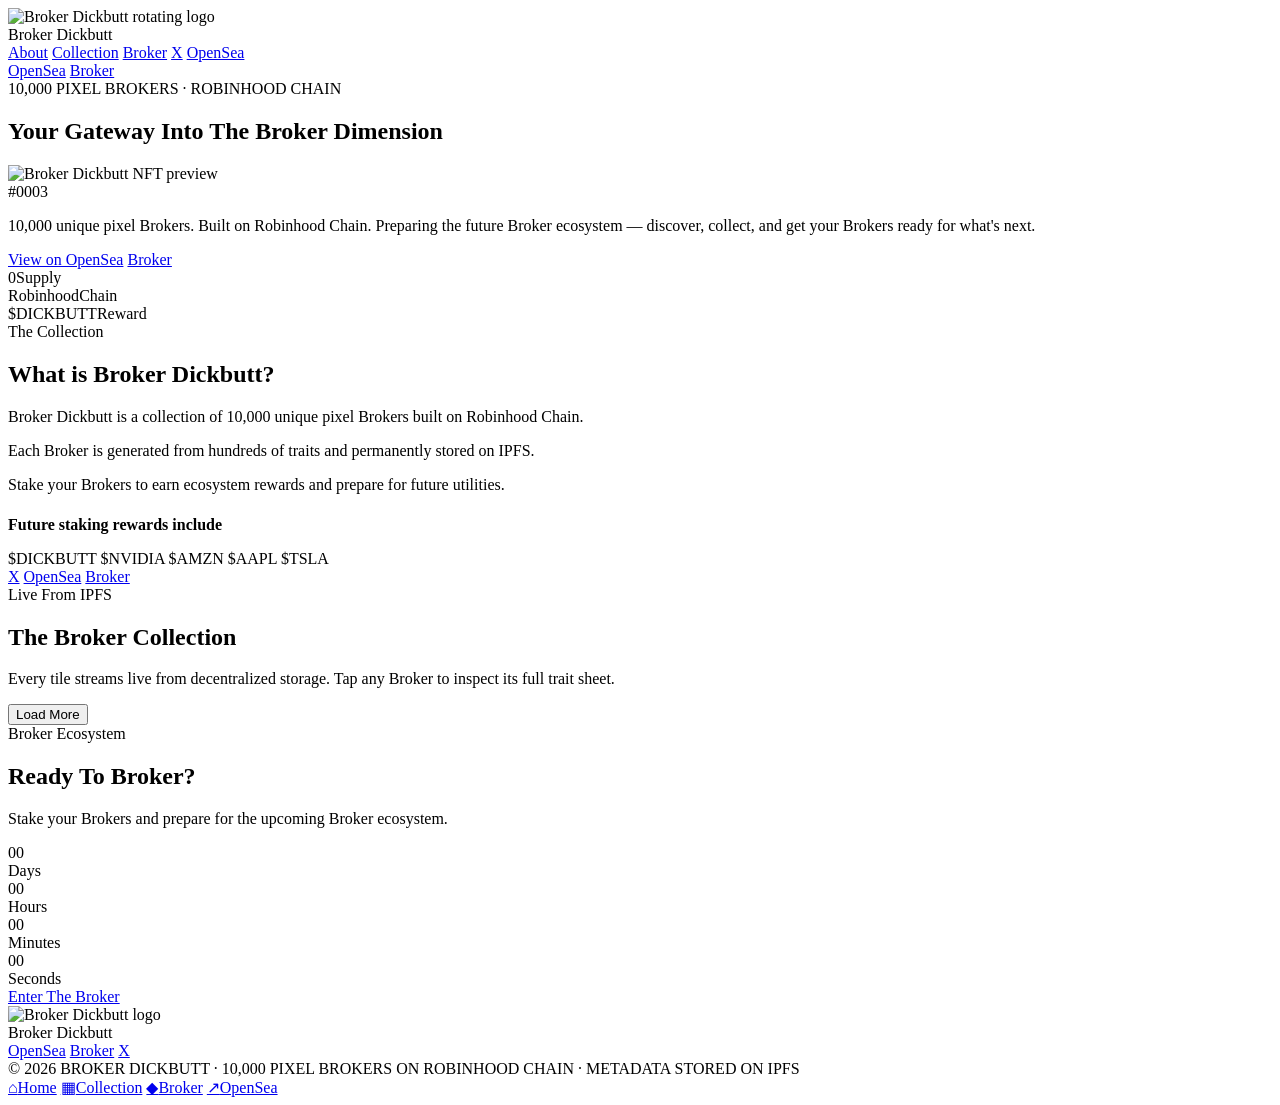
==== index.html @ bb1446b9 "Add initial index.html for Broker Dickbutt site This is the initial commit of the index.html file, w" ====
<!DOCTYPE html>
<html lang="en">
<head>
<meta charset="UTF-8">
<meta name="viewport" content="width=device-width, initial-scale=1, viewport-fit=cover, maximum-scale=1">
<title>Broker Dickbutt — Your Gateway Into the Broker Dimension</title>
<meta name="description" content="Broker Dickbutt: 10,000 unique pixel Brokers on Robinhood Chain. Discover, collect and stake your Brokers.">
<meta name="theme-color" content="#000000">
<link rel="icon" type="image/svg+xml" href="assets/favicon.svg">
<link rel="preconnect" href="https://fonts.googleapis.com">
<link rel="preconnect" href="https://fonts.gstatic.com" crossorigin>
<link rel="preload" as="style" href="https://fonts.googleapis.com/css2?family=Silkscreen:wght@400;700&family=Space+Grotesk:wght@400;500;600;700&family=JetBrains+Mono:wght@400;500&display=swap">
<link href="https://fonts.googleapis.com/css2?family=Silkscreen:wght@400;700&family=Space+Grotesk:wght@400;500;600;700&family=JetBrains+Mono:wght@400;500&display=swap" rel="stylesheet">
<link rel="stylesheet" href="styles.css">
</head>
<body class="page-enter">
<div class="scanlines"></div>

<header class="site">
  <nav>
    <div class="brand">
      <div class="brand-mark"><img id="logoImg" alt="Broker Dickbutt rotating logo"></div>
      <div class="brand-name">Broker Dickbutt</div>
    </div>
    <div class="nav-links">
      <a href="#about">About</a>
      <a href="#collection">Collection</a>
      <a href="broker.html">Broker</a>
      <a href="https://x.com/0xdevlab" target="_blank" rel="noopener">X</a>
      <a href="https://opensea.io/collection/Brokerdickbutt" target="_blank" rel="noopener">OpenSea</a>
    </div>
    <div class="nav-cta">
      <a class="btn btn-ghost hide-mobile" href="https://opensea.io/collection/Brokerdickbutt" target="_blank" rel="noopener">OpenSea</a>
      <a class="btn btn-primary" href="broker.html">Broker</a>
    </div>
  </nav>
</header>

<main class="wrap">

  <section class="hero">
    <div class="eyebrow">10,000 PIXEL BROKERS · ROBINHOOD CHAIN</div>
    <h1>Your Gateway Into The <span>Broker Dimension</span></h1>
    <div class="hero-visual">
      <div class="hero-frame" id="heroFrame">
        <img id="heroImg" alt="Broker Dickbutt NFT preview">
        <div class="hero-frame-tag" id="heroTag">#0003</div>
      </div>
    </div>
    <p class="sub">10,000 unique pixel Brokers. Built on Robinhood Chain. Preparing the future Broker ecosystem — discover, collect, and get your Brokers ready for what's next.</p>
    <div class="hero-actions">
      <a class="btn btn-primary btn-block" href="https://opensea.io/collection/Brokerdickbutt" target="_blank" rel="noopener">View on OpenSea</a>
      <a class="btn btn-ghost btn-block" href="broker.html">Broker</a>
    </div>
    <div class="stat-strip">
      <div class="stat"><span class="num counter" id="statSupply">0</span><span class="lbl">Supply</span></div>
      <div class="stat"><span class="num">Robinhood</span><span class="lbl">Chain</span></div>
      <div class="stat"><span class="num">$DICKBUTT</span><span class="lbl">Reward</span></div>
    </div>
  </section>

  <section class="about" id="about">
    <div class="section-head">
      <div class="eyebrow">The Collection</div>
      <h2>What is Broker Dickbutt?</h2>
    </div>
    <div class="about-copy">
      <p>Broker Dickbutt is a collection of 10,000 unique pixel Brokers built on Robinhood Chain.</p>
      <p>Each Broker is generated from hundreds of traits and permanently stored on IPFS.</p>
      <p>Stake your Brokers to earn ecosystem rewards and prepare for future utilities.</p>
      <p style="color:var(--text); font-weight:600; margin-top:22px;">Future staking rewards include</p>
      <div class="reward-strip">
        <span class="reward-pill">$DICKBUTT</span>
        <span class="reward-pill">$NVIDIA</span>
        <span class="reward-pill">$AMZN</span>
        <span class="reward-pill">$AAPL</span>
        <span class="reward-pill">$TSLA</span>
      </div>
      <div class="about-actions">
        <a class="btn btn-ghost btn-sm" href="https://x.com/0xdevlab" target="_blank" rel="noopener">X</a>
        <a class="btn btn-ghost btn-sm" href="https://opensea.io/collection/Brokerdickbutt" target="_blank" rel="noopener">OpenSea</a>
        <a class="btn btn-primary btn-sm" href="broker.html">Broker</a>
      </div>
    </div>
  </section>

  <section class="collection" id="collection">
    <div class="section-head">
      <div class="eyebrow">Live From IPFS</div>
      <h2>The Broker Collection</h2>
      <p>Every tile streams live from decentralized storage. Tap any Broker to inspect its full trait sheet.</p>
    </div>
    <div class="grid" id="nftGrid"></div>
    <div class="load-more-wrap">
      <button class="btn btn-primary" id="loadMoreBtn">Load More</button>
    </div>
  </section>

  <section class="broker-cta">
    <div class="section-head">
      <div class="eyebrow">Broker Ecosystem</div>
      <h2>Ready To Broker?</h2>
      <p>Stake your Brokers and prepare for the upcoming Broker ecosystem.</p>
    </div>
    <div class="countdown" id="mainCountdown">
      <div class="cd-box"><div class="n" id="cd-d">00</div><div class="l">Days</div></div>
      <div class="cd-box"><div class="n" id="cd-h">00</div><div class="l">Hours</div></div>
      <div class="cd-box"><div class="n" id="cd-m">00</div><div class="l">Minutes</div></div>
      <div class="cd-box"><div class="n" id="cd-s">00</div><div class="l">Seconds</div></div>
    </div>
    <a class="btn btn-primary btn-block" href="broker.html">Enter The Broker</a>
  </section>

</main>

<div class="tab-spacer"></div>

<footer class="site-footer">
  <div class="wrap">
    <div class="foot-row">
      <div class="brand">
        <div class="brand-mark"><img id="footerLogoImg" alt="Broker Dickbutt logo"></div>
        <div class="brand-name">Broker Dickbutt</div>
      </div>
      <div class="foot-links">
        <a href="https://opensea.io/collection/Brokerdickbutt" target="_blank" rel="noopener">OpenSea</a>
        <a href="broker.html">Broker</a>
        <a href="https://x.com/0xdevlab" target="_blank" rel="noopener">X</a>
      </div>
    </div>
    <div class="foot-copy">© 2026 BROKER DICKBUTT · 10,000 PIXEL BROKERS ON ROBINHOOD CHAIN · METADATA STORED ON IPFS</div>
  </div>
</footer>

<nav class="tabbar">
  <a href="index.html" class="active"><span class="ico">⌂</span>Home</a>
  <a href="#collection"><span class="ico">▦</span>Collection</a>
  <a href="broker.html"><span class="ico">◆</span>Broker</a>
  <a href="https://opensea.io/collection/Brokerdickbutt" target="_blank" rel="noopener"><span class="ico">↗</span>OpenSea</a>
</nav>

<div class="toast" id="toast"></div>

<script src="script.js"></script>
</body>
</html>
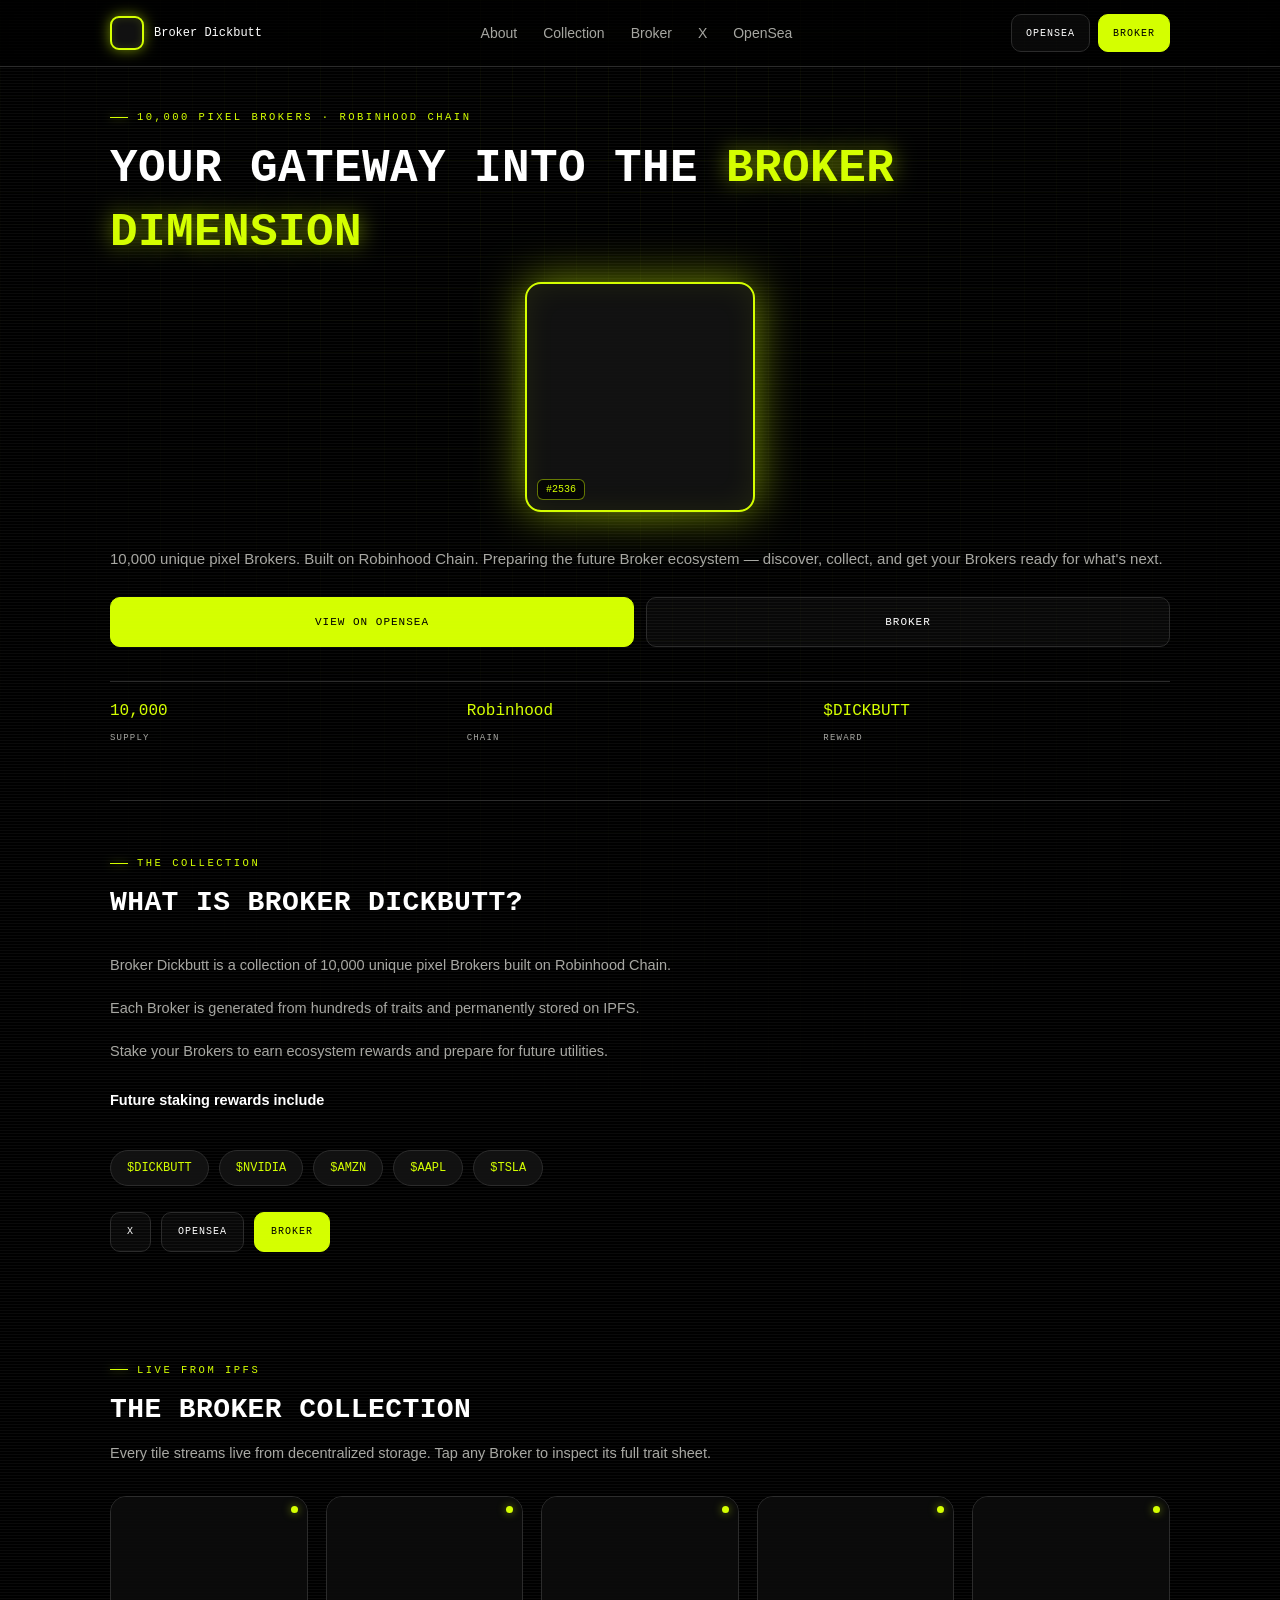
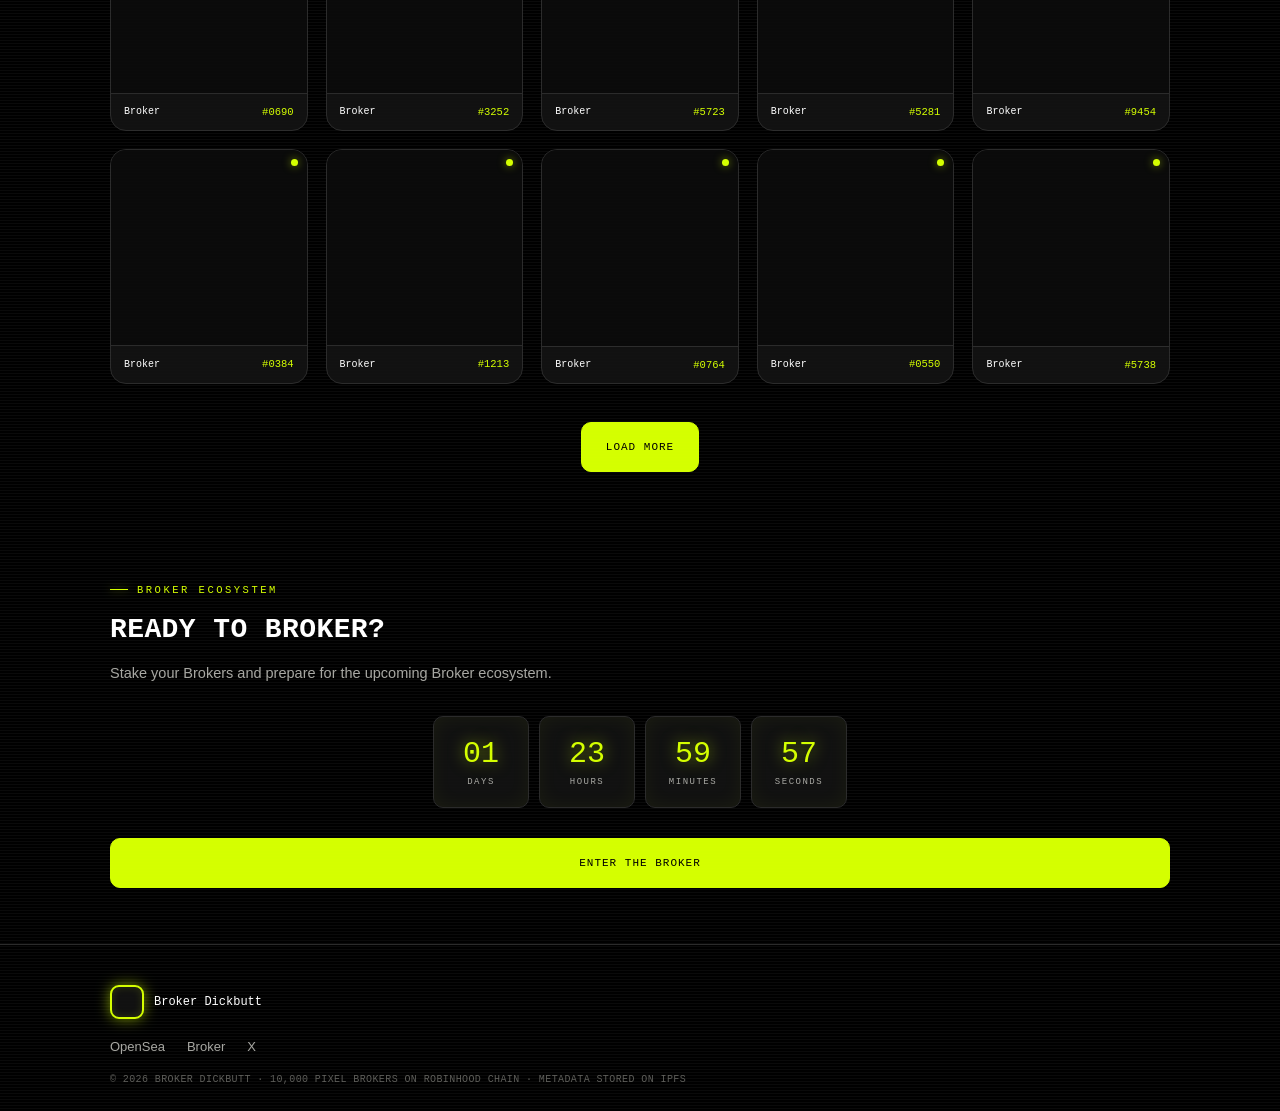
==== commit 56c3571e: "Fix OpenSea link casing in index.html" ====
--- a/index.html
+++ b/index.html
@@ -27,10 +27,10 @@
       <a href="#collection">Collection</a>
       <a href="broker.html">Broker</a>
       <a href="https://x.com/0xdevlab" target="_blank" rel="noopener">X</a>
-      <a href="https://opensea.io/collection/Brokerdickbutt" target="_blank" rel="noopener">OpenSea</a>
+      <a href="https://opensea.io/collection/brokerdickbutt" target="_blank" rel="noopener">OpenSea</a>
     </div>
     <div class="nav-cta">
-      <a class="btn btn-ghost hide-mobile" href="https://opensea.io/collection/Brokerdickbutt" target="_blank" rel="noopener">OpenSea</a>
+      <a class="btn btn-ghost hide-mobile" href="https://opensea.io/collection/brokerdickbutt" target="_blank" rel="noopener">OpenSea</a>
       <a class="btn btn-primary" href="broker.html">Broker</a>
     </div>
   </nav>
@@ -49,7 +49,7 @@
     </div>
     <p class="sub">10,000 unique pixel Brokers. Built on Robinhood Chain. Preparing the future Broker ecosystem — discover, collect, and get your Brokers ready for what's next.</p>
     <div class="hero-actions">
-      <a class="btn btn-primary btn-block" href="https://opensea.io/collection/Brokerdickbutt" target="_blank" rel="noopener">View on OpenSea</a>
+      <a class="btn btn-primary btn-block" href="https://opensea.io/collection/brokerdickbutt" target="_blank" rel="noopener">View on OpenSea</a>
       <a class="btn btn-ghost btn-block" href="broker.html">Broker</a>
     </div>
     <div class="stat-strip">
@@ -78,7 +78,7 @@
       </div>
       <div class="about-actions">
         <a class="btn btn-ghost btn-sm" href="https://x.com/0xdevlab" target="_blank" rel="noopener">X</a>
-        <a class="btn btn-ghost btn-sm" href="https://opensea.io/collection/Brokerdickbutt" target="_blank" rel="noopener">OpenSea</a>
+        <a class="btn btn-ghost btn-sm" href="https://opensea.io/collection/brokerdickbutt" target="_blank" rel="noopener">OpenSea</a>
         <a class="btn btn-primary btn-sm" href="broker.html">Broker</a>
       </div>
     </div>
@@ -123,7 +123,7 @@
         <div class="brand-name">Broker Dickbutt</div>
       </div>
       <div class="foot-links">
-        <a href="https://opensea.io/collection/Brokerdickbutt" target="_blank" rel="noopener">OpenSea</a>
+        <a href="https://opensea.io/collection/brokerdickbutt" target="_blank" rel="noopener">OpenSea</a>
         <a href="broker.html">Broker</a>
         <a href="https://x.com/0xdevlab" target="_blank" rel="noopener">X</a>
       </div>
@@ -136,7 +136,7 @@
   <a href="index.html" class="active"><span class="ico">⌂</span>Home</a>
   <a href="#collection"><span class="ico">▦</span>Collection</a>
   <a href="broker.html"><span class="ico">◆</span>Broker</a>
-  <a href="https://opensea.io/collection/Brokerdickbutt" target="_blank" rel="noopener"><span class="ico">↗</span>OpenSea</a>
+  <a href="https://opensea.io/collection/brokerdickbutt" target="_blank" rel="noopener"><span class="ico">↗</span>OpenSea</a>
 </nav>
 
 <div class="toast" id="toast"></div>
--- a/styles.css
+++ b/styles.css
@@ -0,0 +1,276 @@
+/* =========================================================
+   BROKER DICKBUTT — SHARED STYLESHEET
+   Luxury cyberpunk pixel NFT · mobile-first · native-app feel
+   ========================================================= */
+
+:root{
+  --bg:#000000;
+  --bg-elevated:#0a0a0a;
+  --accent:#D4FF00;
+  --accent-dim:#93AF00;
+  --card:#111111;
+  --card-glass: rgba(17,17,17,0.6);
+  --border:#2B2B2B;
+  --border-lit: rgba(212,255,0,0.45);
+  --text:#FFFFFF;
+  --text-dim:#A6A6A1;
+  --text-faint:#5c5c58;
+  --glow: rgba(212,255,0,0.55);
+  --radius-sm:10px;
+  --radius:16px;
+  --radius-lg:22px;
+  --pixel:'Silkscreen', monospace;
+  --sans:'Space Grotesk', -apple-system, BlinkMacSystemFont, sans-serif;
+  --mono:'JetBrains Mono', monospace;
+  --safe-top: env(safe-area-inset-top, 0px);
+  --safe-bottom: env(safe-area-inset-bottom, 0px);
+}
+
+*{ box-sizing:border-box; margin:0; padding:0; -webkit-tap-highlight-color:transparent; }
+html{
+  -webkit-text-size-adjust:100%;
+  scroll-behavior:smooth;
+}
+body{
+  background:var(--bg);
+  color:var(--text);
+  font-family:var(--sans);
+  overflow-x:hidden;
+  position:relative;
+  min-height:100vh;
+  -webkit-overflow-scrolling:touch;
+  overscroll-behavior-y:none;
+}
+body::before{
+  content:"";
+  position:fixed; inset:0; z-index:0; pointer-events:none;
+  background-image:
+    linear-gradient(rgba(212,255,0,0.035) 1px, transparent 1px),
+    linear-gradient(90deg, rgba(212,255,0,0.035) 1px, transparent 1px);
+  background-size: 32px 32px;
+  mask-image: radial-gradient(ellipse 90% 55% at 50% 0%, black 0%, transparent 78%);
+}
+::selection{ background:var(--accent); color:#000; }
+a{ color:inherit; text-decoration:none; }
+img{ display:block; max-width:100%; }
+button{ font-family:inherit; cursor:pointer; -webkit-user-select:none; user-select:none; }
+input{ font-family:inherit; }
+ul{ list-style:none; }
+
+h1,h2,h3{ font-family:var(--pixel); text-transform:uppercase; letter-spacing:0.4px; line-height:1.4; }
+
+.wrap{ max-width:1100px; margin:0 auto; padding:0 20px; position:relative; z-index:1; }
+
+.eyebrow{
+  font-family:var(--mono); font-size:10.5px; letter-spacing:2.5px; text-transform:uppercase;
+  color:var(--accent); display:flex; align-items:center; gap:9px; margin-bottom:14px;
+}
+.eyebrow::before{ content:""; width:18px; height:1px; background:var(--accent); box-shadow:0 0 8px var(--glow); }
+
+/* ---------- glass ---------- */
+.glass{
+  background: var(--card-glass);
+  backdrop-filter: blur(16px) saturate(140%);
+  -webkit-backdrop-filter: blur(16px) saturate(140%);
+  border:1px solid var(--border);
+}
+
+/* ---------- buttons ---------- */
+.btn{
+  position:relative; overflow:hidden;
+  font-family:var(--pixel); font-size:11px; letter-spacing:1px; text-transform:uppercase;
+  padding:16px 24px; border-radius:var(--radius-sm); border:1px solid var(--border);
+  display:inline-flex; align-items:center; justify-content:center; gap:8px;
+  transition:transform .15s ease, box-shadow .2s ease, border-color .2s ease;
+  min-height:50px; white-space:nowrap;
+}
+.btn:active{ transform:scale(0.96); }
+.btn-primary{ background:var(--accent); color:#000; border-color:var(--accent); }
+.btn-primary:hover{ box-shadow:0 0 26px var(--glow); }
+.btn-ghost{ background:rgba(255,255,255,0.03); color:var(--text); border-color:var(--border); }
+.btn-ghost:hover{ border-color:var(--border-lit); color:var(--accent); }
+.btn-block{ width:100%; }
+.btn-sm{ padding:11px 16px; font-size:10px; min-height:40px; }
+
+.ripple{
+  position:absolute; border-radius:50%; background:rgba(255,255,255,0.5);
+  transform:scale(0); animation:rippleAnim .55s ease-out forwards; pointer-events:none;
+}
+.btn-primary .ripple{ background:rgba(0,0,0,0.35); }
+@keyframes rippleAnim{ to{ transform:scale(3.2); opacity:0; } }
+
+/* ---------- top nav ---------- */
+header.site{
+  position:sticky; top:0; z-index:50;
+  padding-top:var(--safe-top);
+  background:rgba(0,0,0,0.75);
+  backdrop-filter:blur(14px);
+  -webkit-backdrop-filter:blur(14px);
+  border-bottom:1px solid var(--border);
+}
+nav{ display:flex; align-items:center; justify-content:space-between; padding:14px 20px; max-width:1100px; margin:0 auto; }
+.brand{ display:flex; align-items:center; gap:10px; }
+.brand-mark{
+  width:34px; height:34px; border:2px solid var(--accent); border-radius:9px;
+  box-shadow:0 0 14px var(--glow), inset 0 0 8px rgba(212,255,0,0.15);
+  overflow:hidden; position:relative; background:var(--card);
+}
+.brand-mark img{ width:100%; height:100%; object-fit:cover; image-rendering:pixelated; opacity:0; transition:opacity .5s ease; }
+.brand-mark img.show{ opacity:1; }
+.brand-name{ font-family:var(--pixel); font-size:12px; }
+.nav-links{ display:none; align-items:center; gap:26px; font-size:14px; color:var(--text-dim); }
+.nav-links a{ transition:color .2s; }
+.nav-links a:hover{ color:var(--accent); }
+.nav-cta{ display:flex; gap:8px; }
+.nav-cta .btn{ padding:10px 14px; font-size:10px; min-height:38px; }
+.hide-mobile{ display:none; }
+
+@media (min-width:860px){
+  .nav-links{ display:flex; }
+  .hide-mobile{ display:inline-flex; }
+}
+
+/* ---------- bottom tab bar (native app feel, mobile only) ---------- */
+.tabbar{
+  position:fixed; left:0; right:0; bottom:0; z-index:60;
+  display:flex; justify-content:space-around; align-items:center;
+  padding:10px 8px calc(10px + var(--safe-bottom));
+  background:rgba(6,6,6,0.86); backdrop-filter:blur(18px); -webkit-backdrop-filter:blur(18px);
+  border-top:1px solid var(--border);
+}
+.tabbar a{
+  display:flex; flex-direction:column; align-items:center; gap:4px;
+  font-family:var(--mono); font-size:9.5px; letter-spacing:0.5px; color:var(--text-faint);
+  text-transform:uppercase; padding:6px 10px; border-radius:10px; transition:color .2s;
+}
+.tabbar a .ico{ font-size:17px; line-height:1; }
+.tabbar a.active{ color:var(--accent); }
+@media (min-width:860px){ .tabbar{ display:none; } }
+.tab-spacer{ height:78px; }
+@media (min-width:860px){ .tab-spacer{ display:none; } }
+
+/* ---------- hero ---------- */
+.hero{ padding:44px 0 56px; position:relative; }
+.hero h1{ font-size:clamp(26px, 7vw, 46px); margin-bottom:16px; }
+.hero h1 span{ color:var(--accent); text-shadow:0 0 22px var(--glow); }
+.hero p.sub{ font-size:15px; color:var(--text-dim); line-height:1.7; margin-bottom:26px; }
+.hero-visual{ display:flex; justify-content:center; margin:8px 0 34px; position:relative; }
+.hero-visual::before{
+  content:""; position:absolute; width:260px; height:260px; border-radius:50%;
+  background:radial-gradient(circle, var(--glow) 0%, transparent 68%);
+  filter:blur(14px); opacity:.55; animation:pulse 4s ease-in-out infinite;
+}
+@keyframes pulse{ 0%,100%{ transform:scale(1); opacity:.4;} 50%{ transform:scale(1.08); opacity:.68;} }
+.hero-frame{
+  position:relative; width:230px; height:230px; border:2px solid var(--accent); border-radius:var(--radius);
+  box-shadow:0 0 44px var(--glow), inset 0 0 30px rgba(212,255,0,0.08);
+  animation:float 5s ease-in-out infinite; background:var(--card); overflow:hidden;
+}
+@keyframes float{ 0%,100%{ transform:translateY(0);} 50%{ transform:translateY(-12px);} }
+.hero-frame img{ width:100%; height:100%; object-fit:cover; image-rendering:pixelated; opacity:0; transition:opacity .55s ease; }
+.hero-frame img.show{ opacity:1; }
+.hero-frame-tag{
+  position:absolute; bottom:10px; left:10px; font-family:var(--mono); font-size:10px;
+  background:rgba(0,0,0,0.7); border:1px solid var(--border-lit); padding:4px 8px; color:var(--accent);
+  border-radius:6px;
+}
+.hero-actions{ display:flex; flex-direction:column; gap:12px; margin-bottom:34px; }
+@media (min-width:520px){ .hero-actions{ flex-direction:row; } }
+
+.stat-strip{ display:grid; grid-template-columns:repeat(3,1fr); border-top:1px solid var(--border); padding-top:20px; gap:10px; }
+.stat{ text-align:center; }
+@media (min-width:520px){ .stat{ text-align:left; } .stat-strip{ justify-content:flex-start; } }
+.stat .num{ font-family:var(--pixel); font-size:16px; color:var(--accent); display:block; margin-bottom:6px; }
+.stat .lbl{ font-family:var(--mono); font-size:9px; letter-spacing:1.2px; color:var(--text-dim); text-transform:uppercase; }
+
+section{ padding:56px 0; position:relative; }
+.section-head{ margin-bottom:30px; }
+.section-head h2{ font-size:clamp(20px,5vw,28px); margin-bottom:12px; }
+.section-head p{ color:var(--text-dim); line-height:1.75; font-size:14.5px; }
+
+/* ---------- about ---------- */
+.about{ border-top:1px solid var(--border); }
+.about-copy p{ color:var(--text-dim); line-height:1.85; font-size:14.5px; margin-bottom:16px; }
+.about-actions{ display:flex; gap:10px; flex-wrap:wrap; margin-top:20px; }
+.reward-strip{ display:flex; gap:10px; overflow-x:auto; padding:20px 0 6px; scrollbar-width:none; }
+.reward-strip::-webkit-scrollbar{ display:none; }
+.reward-pill{
+  flex:0 0 auto; padding:10px 16px; border:1px solid var(--border); border-radius:999px;
+  font-family:var(--mono); font-size:12px; color:var(--accent); background:var(--card); white-space:nowrap;
+}
+
+/* ---------- nft grid / cards ---------- */
+.grid{ display:grid; grid-template-columns:repeat(2,1fr); gap:14px; }
+@media (min-width:640px){ .grid{ grid-template-columns:repeat(3,1fr); gap:18px; } }
+@media (min-width:960px){ .grid{ grid-template-columns:repeat(5,1fr); } }
+
+.nft-card{
+  border:1px solid var(--border); background:var(--card); border-radius:var(--radius);
+  cursor:pointer; position:relative; overflow:hidden;
+  transition:border-color .25s, box-shadow .25s, transform .18s;
+}
+.nft-card:active{ transform:scale(0.97); }
+.nft-card:hover{ border-color:var(--border-lit); box-shadow:0 8px 30px rgba(212,255,0,0.16); }
+.nft-media{ aspect-ratio:1/1; overflow:hidden; position:relative; background:#0a0a0a; }
+.nft-media img{ width:100%; height:100%; object-fit:cover; image-rendering:pixelated; opacity:0; transition:opacity .6s ease; }
+.nft-media img.show{ opacity:1; }
+.skeleton{ position:absolute; inset:0; background:linear-gradient(100deg,#0d0d0d 30%,#171f04 50%,#0d0d0d 70%); background-size:200% 100%; animation:shimmer 1.3s infinite; }
+@keyframes shimmer{ 0%{background-position:200% 0;} 100%{background-position:-200% 0;} }
+.nft-info{ padding:12px 13px; display:flex; justify-content:space-between; align-items:center; border-top:1px solid var(--border); }
+.nft-info .name{ font-family:var(--pixel); font-size:10px; }
+.nft-info .id{ font-family:var(--mono); font-size:10.5px; color:var(--accent); }
+.live-dot{ position:absolute; top:9px; right:9px; width:7px; height:7px; border-radius:50%; background:var(--accent); box-shadow:0 0 8px var(--glow); animation:blink 1.6s infinite; }
+@keyframes blink{ 0%,100%{opacity:1;} 50%{opacity:.25;} }
+.status-badge{
+  position:absolute; top:9px; left:9px; font-family:var(--mono); font-size:8.5px; letter-spacing:1px;
+  padding:3px 7px; text-transform:uppercase; border:1px solid var(--border-lit);
+  background:rgba(0,0,0,0.75); color:var(--accent); border-radius:6px;
+}
+
+.load-more-wrap{ display:flex; justify-content:center; margin-top:38px; }
+
+/* ---------- countdown ---------- */
+.countdown{ display:flex; justify-content:center; gap:10px; margin:30px 0; flex-wrap:wrap; }
+.cd-box{
+  width:74px; padding:16px 0; border:1px solid var(--border); border-radius:var(--radius-sm);
+  background:var(--card); box-shadow:inset 0 0 20px rgba(212,255,0,0.05);
+  animation:cdGlow 3s ease-in-out infinite;
+}
+@keyframes cdGlow{ 0%,100%{ box-shadow:inset 0 0 20px rgba(212,255,0,0.05), 0 0 0 rgba(212,255,0,0);} 50%{ box-shadow:inset 0 0 20px rgba(212,255,0,0.08), 0 0 24px rgba(212,255,0,0.18);} }
+.cd-box .n{ font-family:var(--pixel); font-size:24px; color:var(--accent); text-shadow:0 0 16px var(--glow); text-align:center; }
+.cd-box .l{ font-family:var(--mono); font-size:9px; letter-spacing:1.5px; color:var(--text-dim); margin-top:6px; text-transform:uppercase; text-align:center; }
+@media (min-width:520px){ .cd-box{ width:96px; padding:20px 0;} .cd-box .n{ font-size:30px; } }
+
+/* ---------- footer ---------- */
+footer.site-footer{ border-top:1px solid var(--border); padding:40px 0 24px; }
+.foot-row{ display:flex; flex-direction:column; gap:20px; }
+.foot-links{ display:flex; gap:22px; font-size:13px; color:var(--text-dim); flex-wrap:wrap; }
+.foot-links a:hover{ color:var(--accent); }
+.foot-copy{ font-family:var(--mono); font-size:10px; color:var(--text-faint); margin-top:20px; letter-spacing:0.4px; }
+
+/* ---------- toast ---------- */
+.toast{
+  position:fixed; bottom:96px; left:50%; transform:translateX(-50%) translateY(20px); z-index:200;
+  background:var(--card); border:1px solid var(--border-lit); padding:13px 20px; font-family:var(--mono);
+  font-size:12px; opacity:0; transition:all .3s ease; pointer-events:none; box-shadow:0 0 24px rgba(212,255,0,0.15);
+  border-radius:12px; max-width:88vw; text-align:center;
+}
+.toast.show{ opacity:1; transform:translateX(-50%) translateY(0); }
+@media (min-width:860px){ .toast{ bottom:26px; } }
+
+/* ---------- page transition ---------- */
+body.page-enter{ animation:pageIn .35s ease both; }
+@keyframes pageIn{ from{ opacity:0; transform:translateY(8px);} to{ opacity:1; transform:translateY(0);} }
+
+/* ---------- animated counter ---------- */
+.counter{ font-variant-numeric:tabular-nums; }
+
+/* ---------- scanlines (signature texture) ---------- */
+.scanlines{
+  position:fixed; inset:0; z-index:40; pointer-events:none; opacity:0.04; mix-blend-mode:overlay;
+  background: repeating-linear-gradient(0deg, #fff 0px, #fff 1px, transparent 1px, transparent 3px);
+}
+
+@media (prefers-reduced-motion: reduce){
+  *{ animation-duration:0.001ms !important; animation-iteration-count:1 !important; transition-duration:0.001ms !important; }
+}
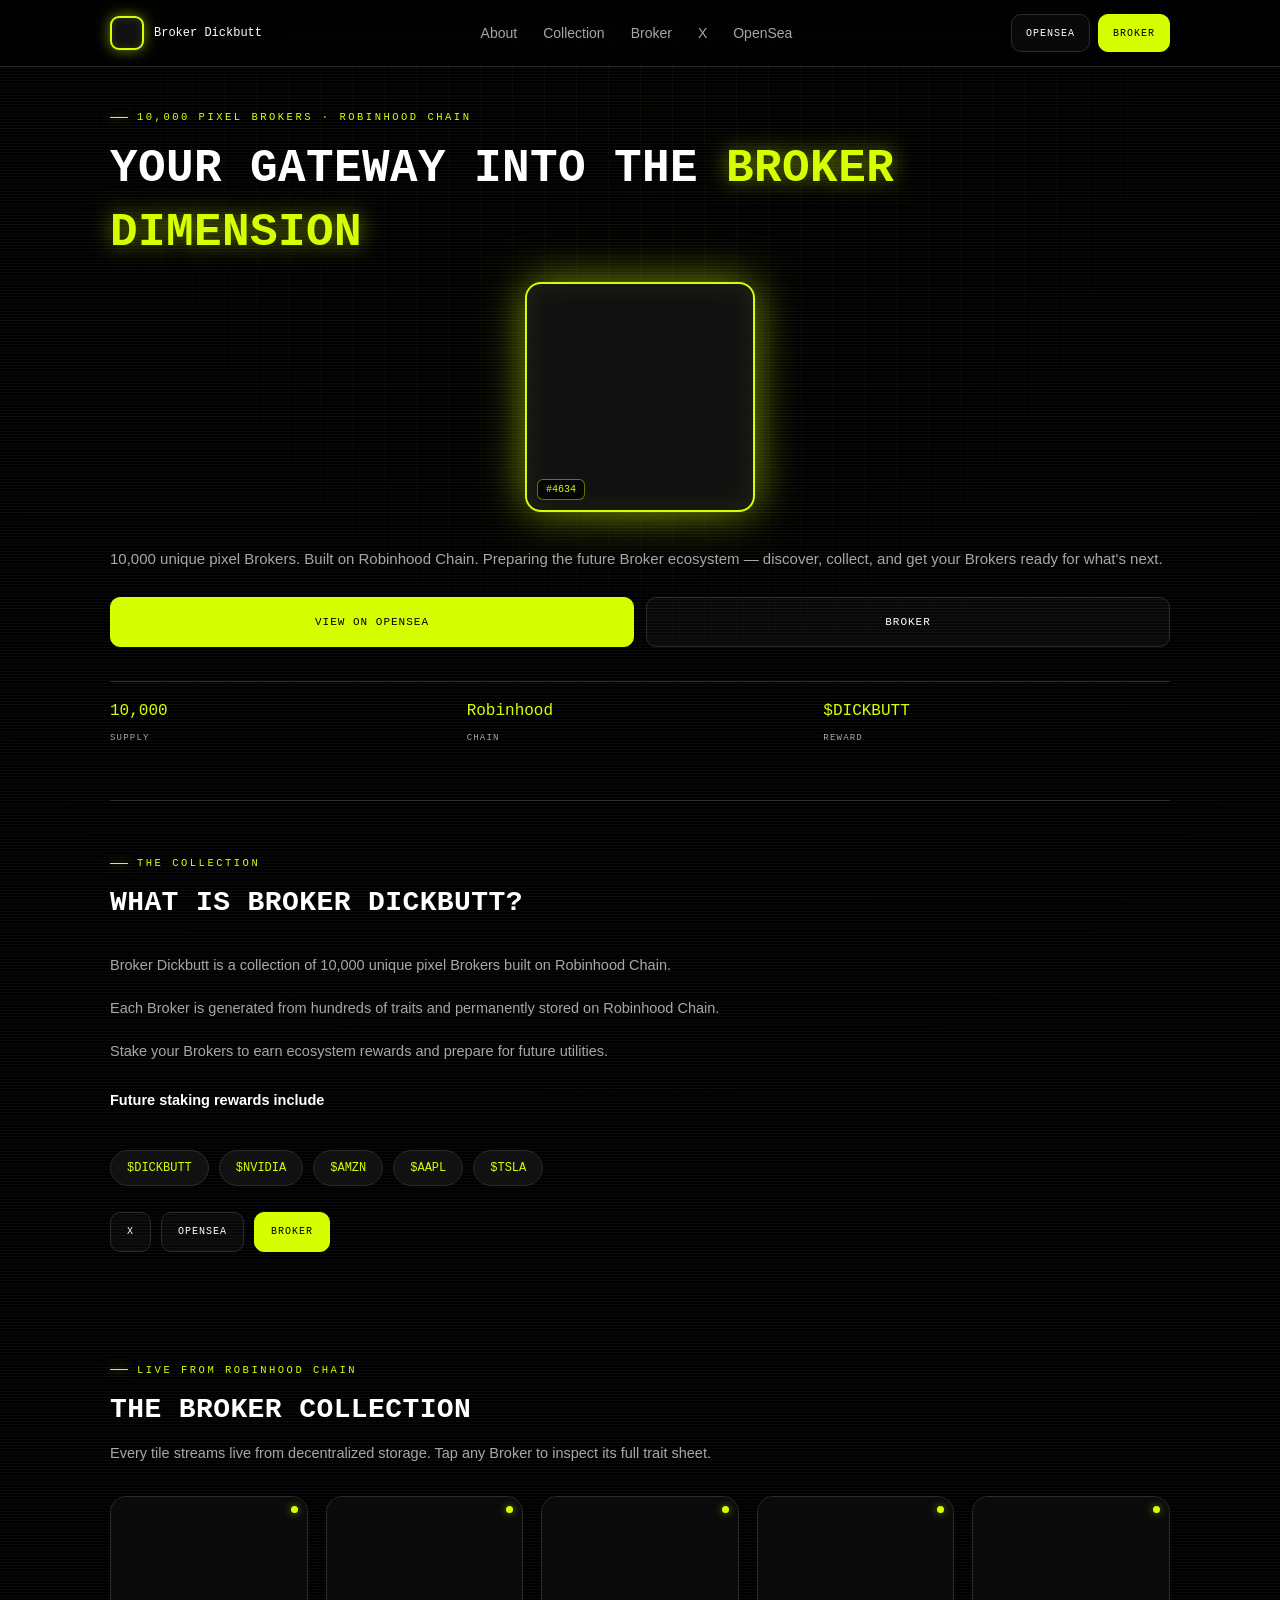
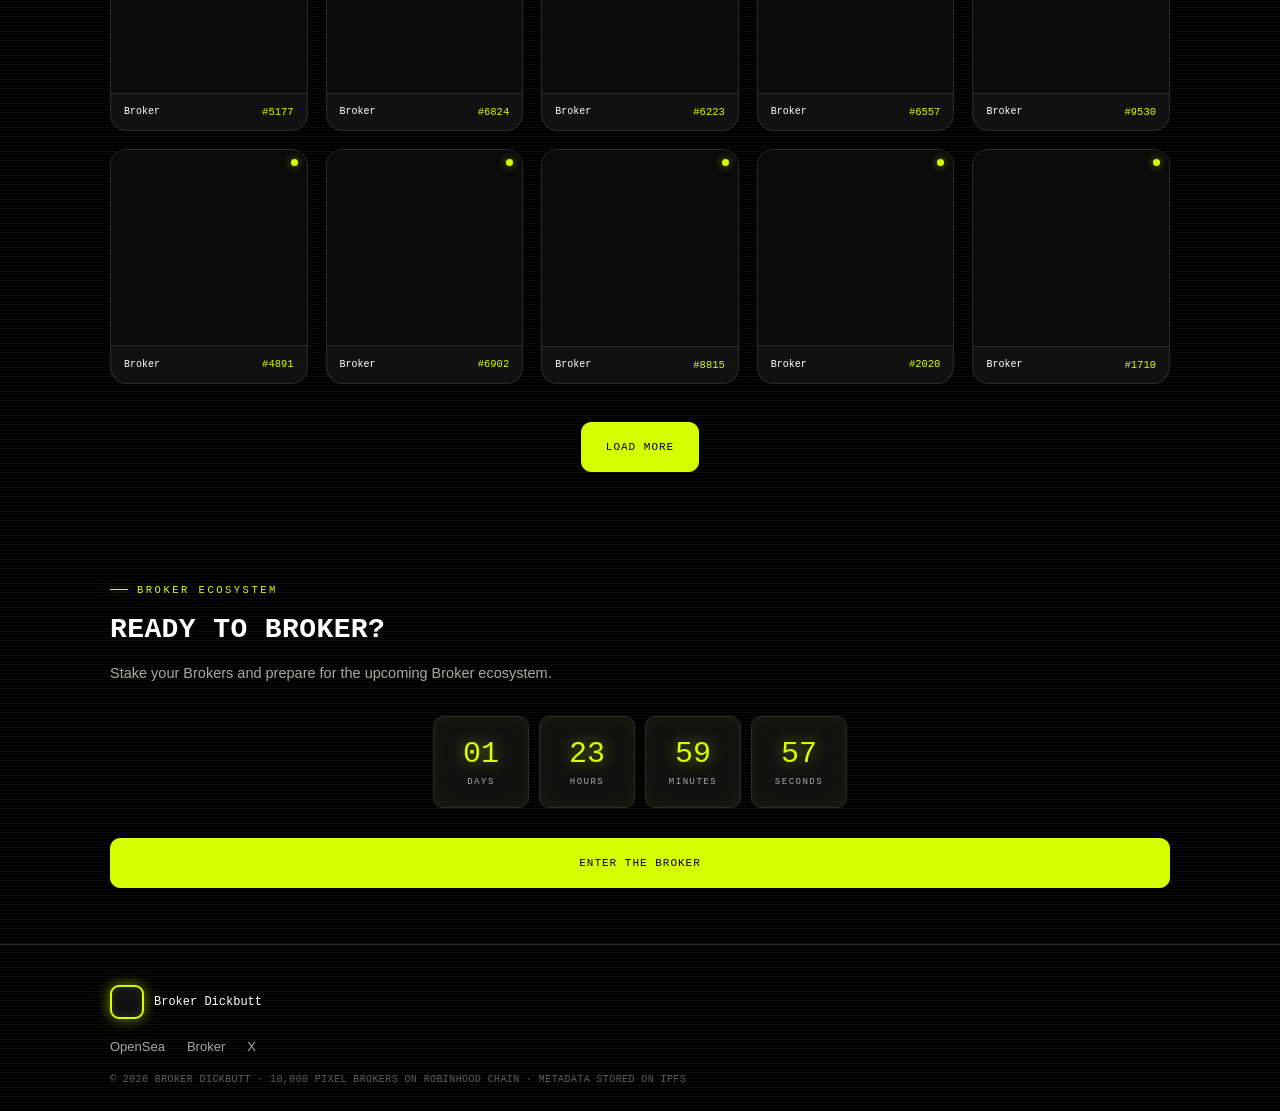
==== commit ba141107: "Update index.html" ====
--- a/index.html
+++ b/index.html
@@ -66,7 +66,7 @@
     </div>
     <div class="about-copy">
       <p>Broker Dickbutt is a collection of 10,000 unique pixel Brokers built on Robinhood Chain.</p>
-      <p>Each Broker is generated from hundreds of traits and permanently stored on IPFS.</p>
+      <p>Each Broker is generated from hundreds of traits and permanently stored on Robinhood Chain.</p>
       <p>Stake your Brokers to earn ecosystem rewards and prepare for future utilities.</p>
       <p style="color:var(--text); font-weight:600; margin-top:22px;">Future staking rewards include</p>
       <div class="reward-strip">
@@ -86,7 +86,7 @@
 
   <section class="collection" id="collection">
     <div class="section-head">
-      <div class="eyebrow">Live From IPFS</div>
+      <div class="eyebrow">Live From Robinhood Chain</div>
       <h2>The Broker Collection</h2>
       <p>Every tile streams live from decentralized storage. Tap any Broker to inspect its full trait sheet.</p>
     </div>
